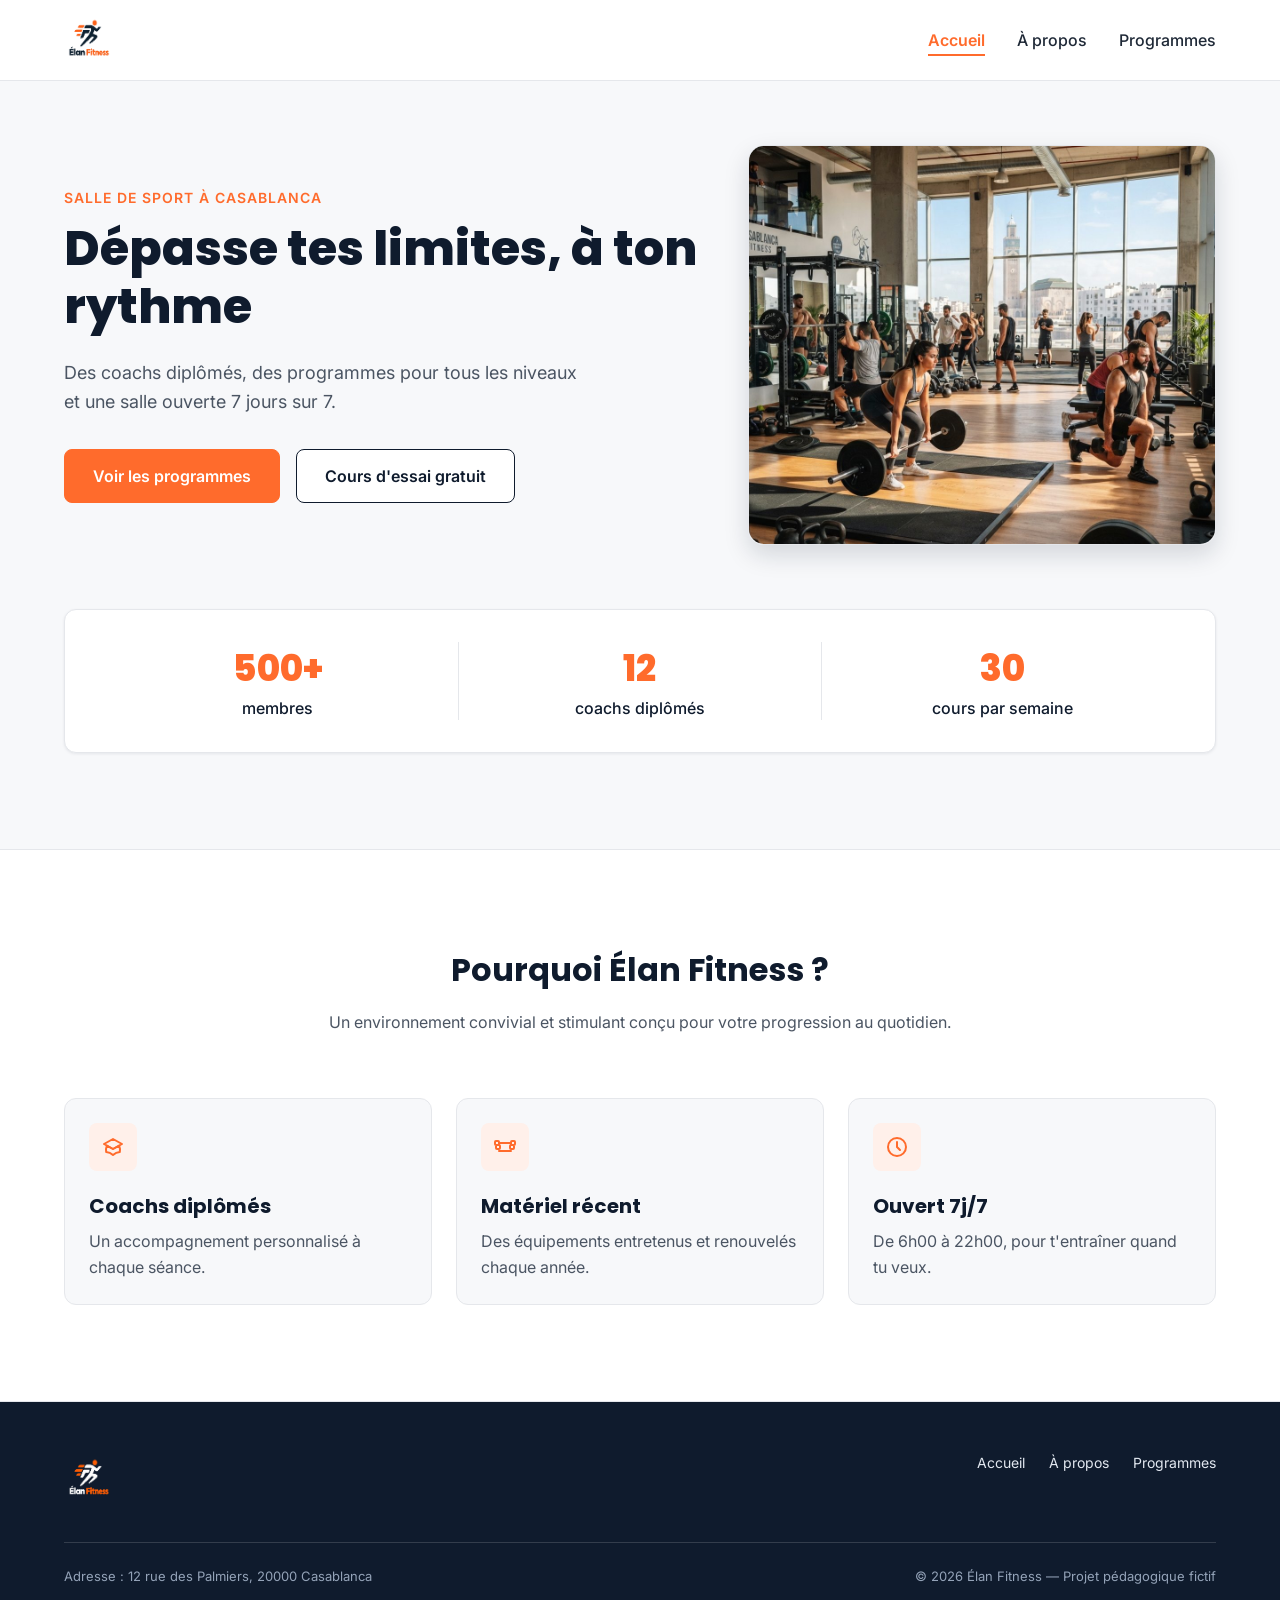
==== accueil.html @ a8d53658 "diviser le code a des pages et ajouter logo" ====
<!DOCTYPE html>
<html lang="fr">
<head>
  <meta charset="UTF-8">
  <meta name="viewport" content="width=device-width, initial-scale=1">
  <meta name="description" content="Élan Fitness, salle de sport à Casablanca : musculation, yoga, cardio et boxe fitness avec des coachs diplômés. Réservez votre cours d'essai gratuit.">
  <title>Élan Fitness | Salle de sport à Casablanca</title>

  <link rel="preconnect" href="https://fonts.googleapis.com">
  <link rel="preconnect" href="https://fonts.gstatic.com" crossorigin>
  <link href="https://fonts.googleapis.com/css2?family=Inter:wght@400;500;600&family=Poppins:wght@600;700;800&display=swap" rel="stylesheet">

  <link rel="stylesheet" href="style.css">
</head>

<body>

  <header class="en-tete">
    <div class="conteneur en-tete-contenu">
      <img src ='logo.png' alt='Logo Élan Fitness dynamique' class='logo logo1' >

      <nav aria-label="Navigation principale">
        <ul class="menu">
          <li><a href="Accueil.html" class="lien-actif">Accueil</a></li>
          <li><a href="apropos.html">À propos</a></li>
          <li><a href="programmes.html">Programmes</a></li>
        </ul>
      </nav>
    </div>
  </header>

  <main>

    <section id="accueil" class="hero">
      <div class="conteneur">

        <div class="hero-contenu">
          <div class="hero-texte">
            <p class="sur-titre">Salle de sport à Casablanca</p>
            <h1>Dépasse tes limites, à ton rythme</h1>
            <p class="hero-description">
              Des coachs diplômés, des programmes pour tous les niveaux et une salle ouverte 7 jours sur 7.
            </p>
            <div class="boutons">
              <a href="programmes" class="bouton bouton-principal">Voir les programmes</a>
              <a href="contact" class="bouton bouton-secondaire">Cours d'essai gratuit</a>
            </div>
          </div>

          <img class="hero-image" src="img/hero.jpg" alt="Des personnes s'entraînent dans une salle de sport lumineuse à Casablanca">
        </div>

        <div class="chiffres">
          <div class="chiffre">
            <p class="chiffre-nombre">500+</p>
            <p>membres</p>
          </div>
          <div class="chiffre">
            <p class="chiffre-nombre">12</p>
            <p>coachs diplômés</p>
          </div>
          <div class="chiffre">
            <p class="chiffre-nombre">30</p>
            <p>cours par semaine</p>
          </div>
        </div>

      </div>
    </section> 

    <section class="section section-blanche">
      <div class="conteneur">

        <div class="section-titre">
          <h2>Pourquoi Élan Fitness ?</h2>
          <p>Un environnement convivial et stimulant conçu pour votre progression au quotidien.</p>
        </div>

        <div class="cartes">
          <article class="carte carte-avantage">
            <div class="icone"><img src="img/icone-coach.svg" alt=""></div>
            <h3>Coachs diplômés</h3>
            <p>Un accompagnement personnalisé à chaque séance.</p>
          </article>

          <article class="carte carte-avantage">
            <div class="icone"><img src="img/icone-materiel.svg" alt=""></div>
            <h3>Matériel récent</h3>
            <p>Des équipements entretenus et renouvelés chaque année.</p>
          </article>

          <article class="carte carte-avantage">
            <div class="icone"><img src="img/icone-horloge.svg" alt=""></div>
            <h3>Ouvert 7j/7</h3>
            <p>De 6h00 à 22h00, pour t'entraîner quand tu veux.</p>
          </article>
        </div>

      </div>
    </section>



    
  </main>

  <footer class="pied-de-page">
    <div class="conteneur">

      <div class="pied-haut">
       <img src="logo2.png" alt="Logo Élan Fitness" class="logo">

        <nav aria-label="Navigation du pied de page">
          <ul class="menu menu-pied">
            <li><a href="Accueil.html">Accueil</a></li>
            <li><a href="apropos.html">À propos</a></li>
            <li><a href="programmes.html">Programmes</a></li>
          </ul>
        </nav>
      </div>

      <div class="pied-bas">
        <p>Adresse : 12 rue des Palmiers, 20000 Casablanca</p>
        <p>&copy; 2026 Élan Fitness — Projet pédagogique fictif</p>
      </div>

    </div>
  </footer>

</body>
</html>
---- style.css ----
* {
  box-sizing: border-box;
  margin: 0;
  padding: 0; 
}
/* supprimer les marges et paddings par defaut */

html {
  scroll-behavior: smooth;
}
/* activer le scroll fluide   */
 
body {
  font-family: 'Inter', Arial, sans-serif; /* police  */
  font-size: 16px; /* taiile */
  line-height: 1.5; /* interligne */
  color: #1F2937;
  background-color: #F7F8FA;
}

h1, h2, h3, h4 {
  font-family: 'Poppins', Arial, sans-serif; 
  color: #0F1B2D;
}

a {
  color: inherit;
  text-decoration: none;
}

ul {
  list-style: none;
}

img {
  display: block; /* prendre tout la largeur */
  max-width: 100%; /* pour responsive */
}

a:focus-visible, /* lors dun focus un contour */
button:focus-visible {
  outline: 3px solid #FF6B2C;
  outline-offset: 2px;/* contour offset c est a dir  */
}

.conteneur {
  width: 100%;
  max-width: 1200px;
  margin: 0 auto;
  padding: 0 24px;
}

.section {
  padding: 96px 0;
}

.section-blanche {
  background-color: #FFFFFF;
  border-top: 1px solid #E5E7EB;
  border-bottom: 1px solid #E5E7EB;
}

.section-titre {
  max-width: 640px;
  margin: 0 auto 64px;
  text-align: center;
}

.section-titre h2 {
  font-size: 32px;
  margin-bottom: 16px;
}

.section-titre h3 {
  font-size: 26px;
  margin-bottom: 12px;
}

.section-titre p {
  color: #4B5563;
}

.sur-titre {
  font-size: 14px;
  font-weight: 600;
  color: #FF6B2C;
  text-transform: uppercase;
  letter-spacing: 1px;
  margin-bottom: 12px;
}

.bouton {
  display: inline-block;/*pour que le bouton ne prenne pas toute la largeur */
  padding: 14px 28px;
  border-radius: 8px;
  font-size: 16px;
  font-weight: 600;
  text-align: center;
  cursor: pointer; 
}

.bouton-principal {
  background-color: #FF6B2C;
  border: 1px solid #FF6B2C;
  color: #FFFFFF;
}

.bouton-principal:hover {
  background-color: #F05817;
}

.bouton-secondaire {
  background-color: #FFFFFF;
  border: 1px solid #0F1B2D;
  color: #0F1B2D;
}

.bouton-secondaire:hover {
  background-color: #F3F4F6;
}

.cartes {
  display: flex; /* pour les carte soit cote a cote */
  gap: 24px;
}

.carte {
  flex: 1;/* pour les cartes prennent la meme largeur */
  background-color: #FFFFFF;
  border: 1px solid #E5E7EB;
  border-radius: 12px;
  box-shadow: 0 1px 3px rgba(15, 27, 45, 0.08);
}

.icone {
  width: 48px;
  height: 48px;
  background-color: #FFF0EA;
  border-radius: 8px;
  display: flex;
  align-items: center;
  justify-content: center;
}

.icone img {
  width: 24px;
  height: 24px;
}

.icone-petite {
  width: 32px;
  height: 32px;
  border-radius: 50%;
}

.icone-petite img {
  width: 16px;
  height: 16px;
}

.en-tete {
  position: sticky; /* pour rest navbar en haut meme si je scroll , fixy : fixe , absolute : selon son position , relative selon le pere */
  top: 0;
  z-index: 10;/* pour ne se caache pas aucune */
  background-color: #FFFFFF;
  border-bottom: 1px solid #E5E7EB;
}

.en-tete-contenu {
  height: 80px;
  display: flex;
  align-items: center;        /* Aligne verticalement (sur l'axe Y) */
  justify-content: space-between; /* Distribue l'espace horizontalement (sur l'axe X) */
}

.logo {
  display: flex;
  align-items: center;
  width:50px ;
  height:60px ;
}

.logo1:hover { 
  width: 70px;
  height: 90px;
  margin-left: 8px;
  transition : all 0.3s ease-in-out ; 
}

.menu {
  display: flex;
  gap: 32px;
}

.menu a {
  font-weight: 500;
  padding-bottom: 4px;
  border-bottom: 2px solid transparent;
}

.menu a:hover {
  color: #FF6B2C;
}

.menu .lien-actif {
  color: #FF6B2C;
  font-weight: 600;
  border-bottom-color: #FF6B2C;
}

.hero {
  padding: 64px 0 96px;
}

.hero-contenu {
  display: flex;
  align-items: center;
  gap: 32px;
}

.hero-texte {
  flex: 7;
}

.hero-texte h1 {
  font-size: 48px;
  font-weight: 800;
  line-height: 1.2;
  margin-bottom: 24px;
}

.hero-description {
  max-width: 520px;
  font-size: 18px;
  line-height: 1.6;
  color: #4B5563;
  margin-bottom: 32px;
}

.boutons {
  display: flex;
  flex-wrap: wrap;
  gap: 16px;
}

.hero-image {
  flex: 5;
  min-width: 0;
  height: 400px;
  object-fit: cover;/*remplir cadre */
  border-radius: 16px;
  border: 1px solid #E5E7EB;
  box-shadow: 0 10px 25px rgba(15, 27, 45, 0.15);/*pour ombre premier horizontale , vertical , flou , couleur*/
}

.chiffres {
  display: flex;
  margin-top: 64px;
  padding: 32px;
  background-color: #FFFFFF;
  border: 1px solid #E5E7EB;
  border-radius: 12px;
  box-shadow: 0 1px 3px rgba(15, 27, 45, 0.08);
}

.chiffre {
  flex: 1;
  text-align: center;
  font-weight: 500;
  color: #0F1B2D;
}

.chiffre + .chiffre {
  border-left: 1px solid #E5E7EB;
}

.chiffre-nombre {
  font-family: 'Poppins', Arial, sans-serif;
  font-size: 36px;
  font-weight: 800;
  color: #FF6B2C;
}

.carte-avantage {
  padding: 24px;
  background-color: #F7F8FA;
  box-shadow: none;
}

.carte-avantage .icone {
  margin-bottom: 20px;
}

.carte-avantage h3 {
  font-size: 20px;
  margin-bottom: 8px;
}

.carte-avantage p {
  color: #4B5563;
  line-height: 1.6;
}

.apropos-contenu {
  display: flex;
  align-items: center;
  gap: 64px;
}

.apropos-texte {
  flex: 7;
}

.apropos-texte h2 {
  font-size: 36px;
  line-height: 1.2;
  margin-bottom: 20px;
}

.apropos-texte p {
  color: #4B5563;
  line-height: 1.7;
  margin-bottom: 16px;
}

.valeurs {
  display: flex;
  gap: 16px;
  margin-top: 32px;
}

.valeur {
  flex: 1;
  display: flex;
  align-items: center;
  gap: 12px;
  padding: 12px 16px;
  background-color: #FFFFFF;
  border: 1px solid #E5E7EB;
  border-radius: 12px;
  font-family: 'Poppins', Arial, sans-serif;
  font-size: 14px;
  font-weight: 600;
  color: #0F1B2D;
}

.apropos-image {
  flex: 5;
  min-width: 0;
  height: 360px;
  object-fit: cover;
  border-radius: 16px;
  box-shadow: 0 10px 25px rgba(15, 27, 45, 0.15);
}

.carte-programme {
  display: flex;
  flex-direction: column;
  overflow: hidden;
}

.carte-programme > img {
  width: 100%;
  height: 200px;
  object-fit: cover;
}

.programme-corps {
  flex: 1;
  display: flex;
  flex-direction: column;
  padding: 20px;
}

.programme-corps h3 {
  font-size: 20px;
  margin-bottom: 8px;
}

.programme-corps p {
  font-size: 15px;
  color: #4B5563;
}

.etiquette {
  align-self: flex-start;
  padding: 4px 10px;
  margin-bottom: 12px;
  border-radius: 6px;
  font-size: 12px;
  font-weight: 600;
}

.etiquette-orange {
  background-color: #FFEDE5;
  color: #C2410C;
}

.etiquette-bleue {
  background-color: #DBEAFE;
  color: #1D4ED8;
}

.etiquette-verte {
  background-color: #D1FAE5;
  color: #047857;
}

.programme-corps .duree {
  display: flex;
  align-items: center;
  gap: 8px;
  margin-top: auto;
  padding-top: 16px;
  border-top: 1px solid #E5E7EB;
  font-size: 13px;
  font-weight: 600;
  color: #0F1B2D;
}

.programme-corps h3 + p {
  margin-bottom: 16px;
}

.duree img {
  width: 16px;
  height: 16px;
}

.formules {
  margin-top: 96px;
}

.formule {
  position: relative;
  display: flex;
  flex-direction: column;
  padding: 28px;
}

.formule h4 {
  font-size: 20px;
}

.prix {
  margin: 8px 0 16px;
  font-family: 'Poppins', Arial, sans-serif;
  font-size: 30px;
  font-weight: 800;
  color: #FF6B2C;
}

.prix span {
  font-family: 'Inter', Arial, sans-serif;
  font-size: 16px;
  font-weight: 500;
  color: #4B5563;
}

.prix-note {
  margin: -8px 0 16px;
  font-size: 13px;
  color: #4B5563;
}

.formule-liste {
  flex: 1;
  margin-bottom: 24px;
}

.formule-liste li {
  padding-left: 28px;
  margin-bottom: 12px;
  font-size: 15px;
  background-image: url('img/icone-check.svg');
  background-repeat: no-repeat;
  background-position: left center;
  background-size: 16px;
}

.formule .bouton {
  display: block;
}

.formule-populaire {
  border: 2px solid #FF6B2C;
  box-shadow: 0 10px 25px rgba(255, 107, 44, 0.2);
}

.badge-populaire {
  position: absolute;
  top: -14px;
  left: 50%;
  transform: translateX(-50%);
  padding: 4px 14px;
  background-color: #FF6B2C;
  border-radius: 999px;
  font-size: 12px;
  font-weight: 700;
  text-transform: uppercase;
  color: #FFFFFF;
}

.pied-de-page {
  padding: 48px 0 32px;
  background-color: #0F1B2D;
  color: #FFFFFF;
}

.pied-haut {
  display: flex;
  justify-content: space-between;
  align-items: flex-start;
  padding-bottom: 32px;
  border-bottom: 1px solid rgba(255, 255, 255, 0.15);
}





.menu-pied {
  gap: 24px;
}

.menu-pied a {
  font-size: 14px;
  font-weight: 400;
  color: #E2E8F0;
}

.pied-bas {
  display: flex;
  justify-content: space-between;
  margin-top: 24px;
  font-size: 13px;
  color: #94A3B8;
}
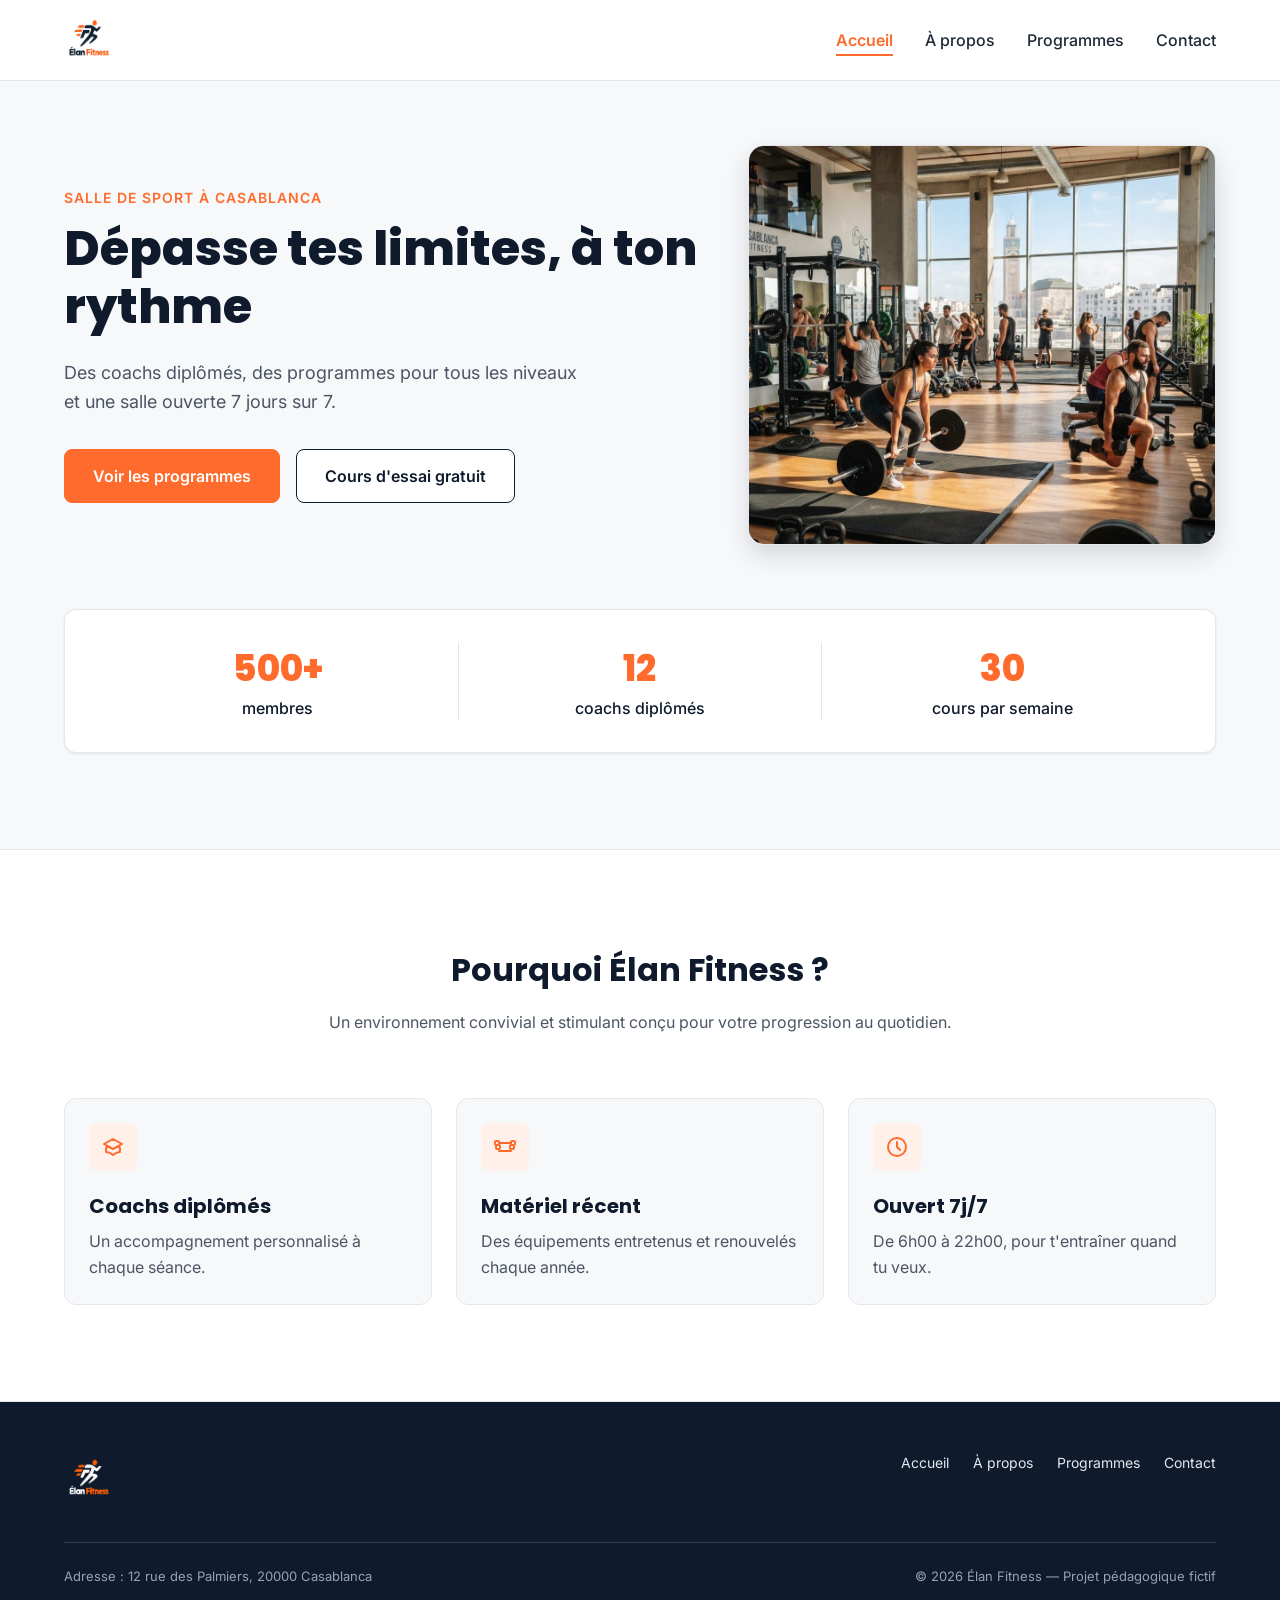
==== commit 1b3a74d9: "add contact" ====
--- a/accueil.html
+++ b/accueil.html
@@ -24,6 +24,8 @@
           <li><a href="Accueil.html" class="lien-actif">Accueil</a></li>
           <li><a href="apropos.html">À propos</a></li>
           <li><a href="programmes.html">Programmes</a></li>
+          <li><a href="contact.html">Contact</a></li>
+
         </ul>
       </nav>
     </div>
@@ -42,8 +44,8 @@
               Des coachs diplômés, des programmes pour tous les niveaux et une salle ouverte 7 jours sur 7.
             </p>
             <div class="boutons">
-              <a href="programmes" class="bouton bouton-principal">Voir les programmes</a>
-              <a href="contact" class="bouton bouton-secondaire">Cours d'essai gratuit</a>
+              <a href="programmes.html" class="bouton bouton-principal">Voir les programmes</a>
+              <a href="contact.html" class="bouton bouton-secondaire">Cours d'essai gratuit</a>
             </div>
           </div>
 
@@ -115,6 +117,8 @@
             <li><a href="Accueil.html">Accueil</a></li>
             <li><a href="apropos.html">À propos</a></li>
             <li><a href="programmes.html">Programmes</a></li>
+            <li><a href="contact.html">Contact</a></li>
+
           </ul>
         </nav>
       </div>
--- a/style.css
+++ b/style.css
@@ -514,11 +514,6 @@
   padding-bottom: 32px;
   border-bottom: 1px solid rgba(255, 255, 255, 0.15);
 }
-
-
-
-
-
 .menu-pied {
   gap: 24px;
 }
@@ -536,3 +531,104 @@
   font-size: 13px;
   color: #94A3B8;
 }
+
+.contact {
+  display: flex;
+  justify-content: center;
+  gap: 100px;
+  margin: 70px auto;
+  padding: 0 20px;
+}
+
+.contact-form {
+  width: 500px;
+  background-color: white;
+  display: flex;
+  flex-direction: column;
+  border-radius: 15px;
+  padding: 30px;
+  box-shadow: 0 5px 20px rgba(0, 0, 0, 0.08);
+}
+
+.contact-form h2 {
+  margin-bottom: 25px;
+  text-align: center;
+  font-size: 30px;
+  color: #111;
+}
+.contact-form p {
+  margin-bottom: 25px;
+  color: #111;
+}
+
+.contact-form label {
+  margin-bottom: 7px;
+  font-size: 15px;
+  font-weight: 600;
+  color: #222;
+}
+
+.contact-form input,
+.contact-form textarea {
+  width: 100%;
+  box-sizing: border-box;
+  padding: 12px 14px;
+  margin-bottom: 18px;
+  border-radius: 8px;
+  border: 1px solid #e2e8f0;
+  font-size: 15px;
+  outline: none;
+}
+
+.contact-form textarea {
+  max-width:100% ;
+}
+
+.contact-form input:hover,
+.contact-form textarea:hover {
+  border-color: #ff5e00;
+  box-shadow: 0 0 5px rgba(255, 213, 0, 0.3);
+}
+
+.contact-form input:focus,
+.contact-form textarea:focus {
+  border-color: #f05817;
+  box-shadow: 0 0 0 3px rgba(240, 88, 23, 0.15);
+}
+
+.contact-form button {
+  margin-top: 5px;
+  padding: 13px 30px;
+  border: none;
+  border-radius: 8px;
+  background-color: #f05817;
+  color: white;
+  font-size: 16px;
+  cursor: pointer;
+}
+
+.contact-form button:hover {
+  background-color: #ff8800;
+}
+
+.localisation_description {
+  width: 500px;
+  display: flex;
+  flex-direction: column;
+  line-height: 30px;
+}
+
+.localisation_description h2 {
+  margin-top: 0;
+  margin-bottom: 10px;
+}
+
+.localisation_description p {
+  margin: 5px 0 15px;
+}
+
+.localisation_description iframe {
+  width: 100%;
+  height: 350px;
+  border-radius: 25px;
+}
